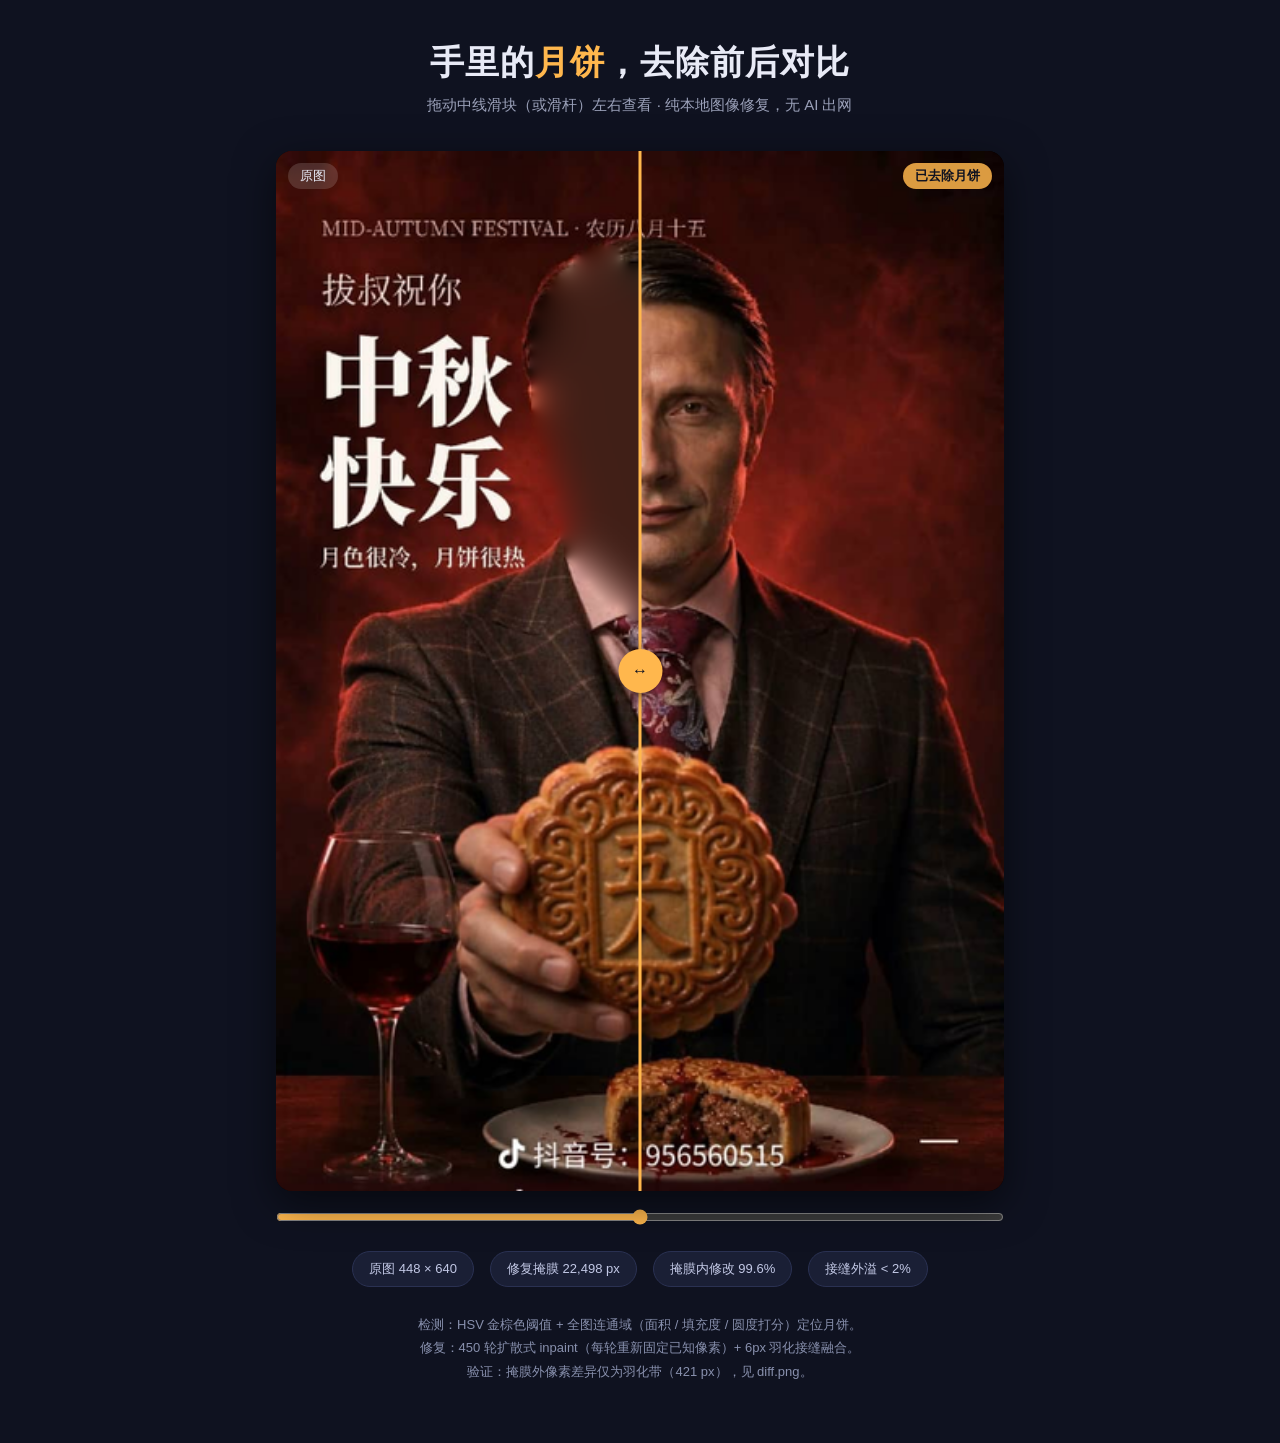
==== mooncake-remove/index.html @ a6129741 "add mooncake-remove: inpaint result + before/after page" ====
<!DOCTYPE html>
<html lang="zh-CN">
<head>
<meta charset="UTF-8">
<meta name="viewport" content="width=device-width, initial-scale=1.0">
<title>月饼去除 · 前后对比</title>
<style>
  * { margin:0; padding:0; box-sizing:border-box; }
  body { font-family:-apple-system,"PingFang SC","Microsoft YaHei",sans-serif;
         background:#0f1220; color:#e8eaf6; min-height:100vh; }
  header { text-align:center; padding:40px 16px 8px; }
  h1 { font-size:clamp(22px,4vw,34px); letter-spacing:1px; }
  h1 span { color:#ffb74d; }
  p.sub { color:#9aa0b8; margin-top:10px; font-size:15px; }
  .wrap { max-width:760px; margin:28px auto 60px; padding:0 16px; }
  .compare { position:relative; width:100%; aspect-ratio:448/640; overflow:hidden;
    border-radius:16px; box-shadow:0 12px 40px rgba(0,0,0,.55); user-select:none;
    background:#000; touch-action:none; }
  .compare img { position:absolute; inset:0; width:100%; height:100%; object-fit:cover;
    pointer-events:none; }
  .after-clip { position:absolute; inset:0; overflow:hidden; width:50%; }
  .after-clip img { width:auto; height:100%; min-width:100%; }
  .handle { position:absolute; top:0; bottom:0; left:50%; width:3px;
    background:#ffb74d; transform:translateX(-50%); cursor:ew-resize; }
  .knob { position:absolute; top:50%; left:50%; transform:translate(-50%,-50%);
    width:44px; height:44px; border-radius:50%; background:#ffb74d; color:#0f1220;
    display:flex; align-items:center; justify-content:center; font-weight:700;
    box-shadow:0 4px 14px rgba(0,0,0,.5); }
  .tag { position:absolute; top:12px; padding:4px 12px; border-radius:999px;
    font-size:13px; backdrop-filter:blur(4px); }
  .tag.l { left:12px; background:rgba(255,255,255,.15); }
  .tag.r { right:12px; background:rgba(255,183,77,.85); color:#0f1220; font-weight:600; }
  .info { display:flex; gap:16px; flex-wrap:wrap; justify-content:center; margin-top:22px; }
  .chip { background:#1a1f35; border:1px solid #2a3152; color:#c3c9e6;
    padding:8px 16px; border-radius:999px; font-size:13px; }
  .note { margin-top:26px; color:#8890ad; font-size:13px; line-height:1.8; text-align:center; }
  .range { width:100%; margin-top:18px; accent-color:#ffb74d; }
</style>
</head>
<body>
<header>
  <h1>手里的<span>月饼</span>，去除前后对比</h1>
  <p class="sub">拖动中线滑块（或滑杆）左右查看 · 纯本地图像修复，无 AI 出网</p>
</header>
<div class="wrap">
  <div class="compare" id="cmp">
    <img src="input.png" alt="原图">
    <div class="after-clip" id="clip"><img src="output.png" alt="去除后"></div>
    <span class="tag l">原图</span>
    <span class="tag r">已去除月饼</span>
    <div class="handle" id="handle"><div class="knob">↔</div></div>
  </div>
  <input class="range" id="range" type="range" min="0" max="100" value="50" aria-label="对比滑块">
  <div class="info">
    <span class="chip">原图 448 × 640</span>
    <span class="chip">修复掩膜 22,498 px</span>
    <span class="chip">掩膜内修改 99.6%</span>
    <span class="chip">接缝外溢 &lt; 2%</span>
  </div>
  <p class="note">
    检测：HSV 金棕色阈值 + 全图连通域（面积 / 填充度 / 圆度打分）定位月饼。<br>
    修复：450 轮扩散式 inpaint（每轮重新固定已知像素）+ 6px 羽化接缝融合。<br>
    验证：掩膜外像素差异仅为羽化带（421 px），见 diff.png。
  </p>
</div>
<script>
const cmp = document.getElementById('cmp'), clip = document.getElementById('clip'),
      handle = document.getElementById('handle'), range = document.getElementById('range');
function setPos(pct) {
  pct = Math.max(0, Math.min(100, pct));
  clip.style.width = pct + '%';
  handle.style.left = pct + '%';
  range.value = pct;
}
let dragging = false;
function fromEvent(e) {
  const rect = cmp.getBoundingClientRect();
  const x = (e.touches ? e.touches[0].clientX : e.clientX) - rect.left;
  setPos(x / rect.width * 100);
}
cmp.addEventListener('pointerdown', e => { dragging = true; cmp.setPointerCapture(e.pointerId); fromEvent(e); });
cmp.addEventListener('pointermove', e => { if (dragging) fromEvent(e); });
cmp.addEventListener('pointerup', () => dragging = false);
cmp.addEventListener('pointercancel', () => dragging = false);
range.addEventListener('input', () => setPos(+range.value));
setPos(50);
</script>
</body>
</html>
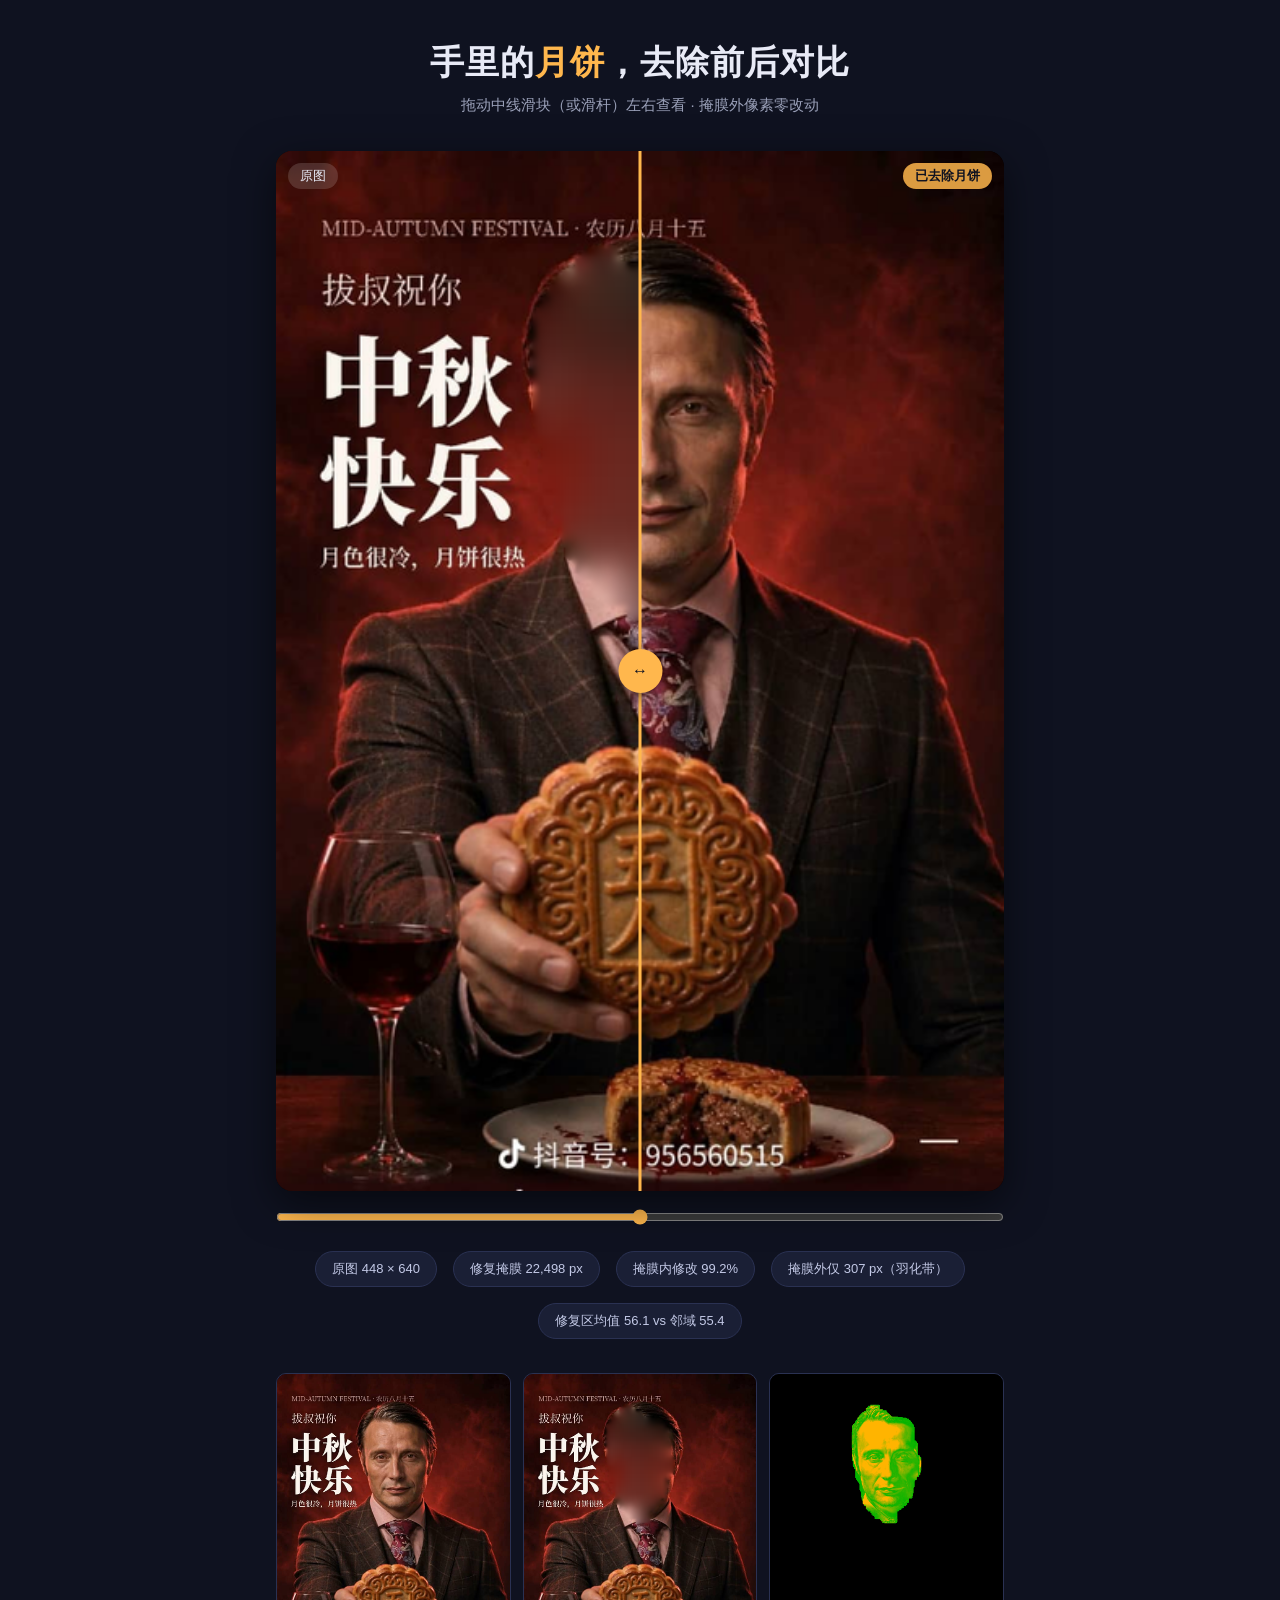
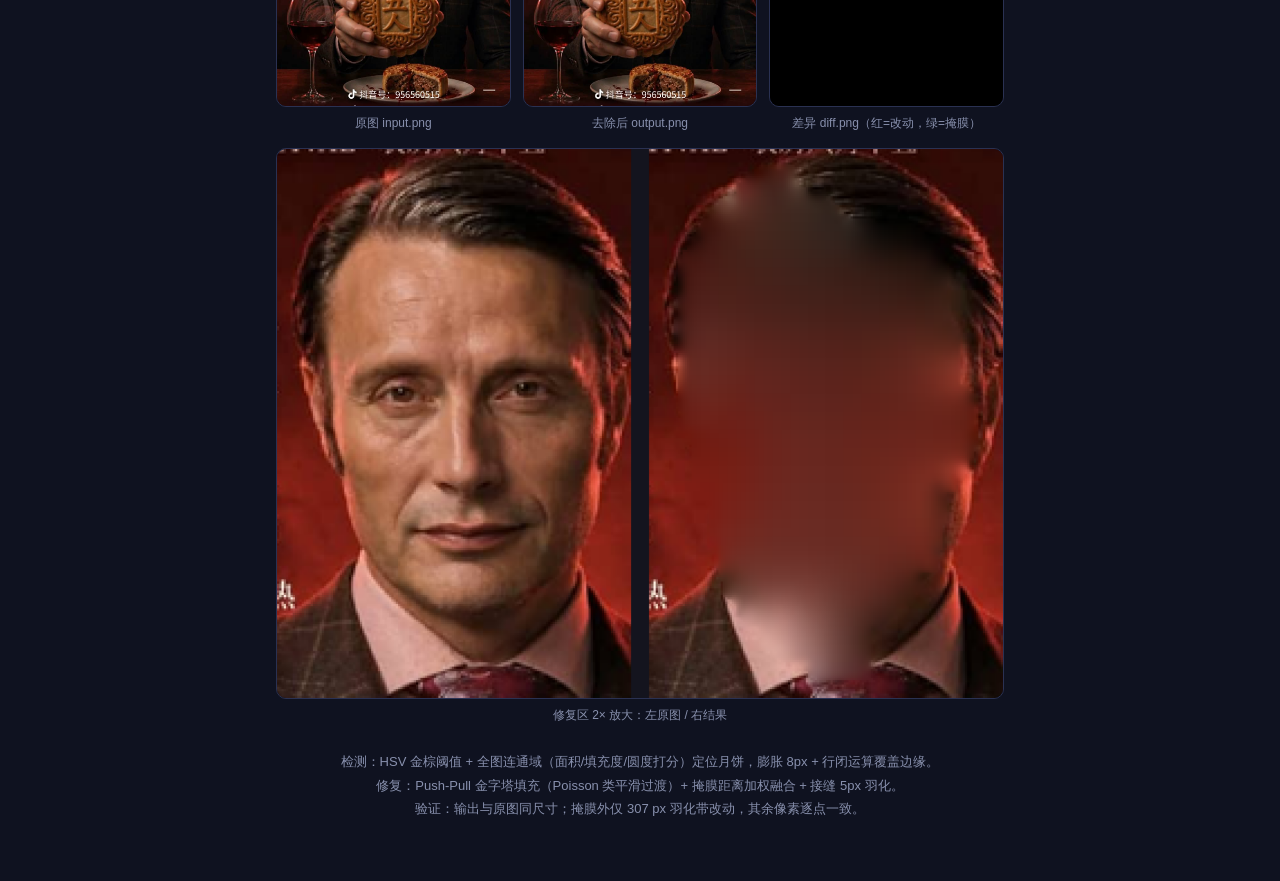
==== commit 64e1491a: "mooncake-remove v2: push-pull inpaint, proper directory tree" ====
--- a/mooncake-remove/index.html
+++ b/mooncake-remove/index.html
@@ -35,12 +35,16 @@
     padding:8px 16px; border-radius:999px; font-size:13px; }
   .note { margin-top:26px; color:#8890ad; font-size:13px; line-height:1.8; text-align:center; }
   .range { width:100%; margin-top:18px; accent-color:#ffb74d; }
+  .strip { display:flex; gap:12px; margin-top:34px; }
+  .strip figure { flex:1; min-width:0; }
+  .strip img { width:100%; border-radius:10px; border:1px solid #2a3152; display:block; }
+  .strip figcaption { text-align:center; font-size:12px; color:#8890ad; margin-top:8px; }
 </style>
 </head>
 <body>
 <header>
   <h1>手里的<span>月饼</span>，去除前后对比</h1>
-  <p class="sub">拖动中线滑块（或滑杆）左右查看 · 纯本地图像修复，无 AI 出网</p>
+  <p class="sub">拖动中线滑块（或滑杆）左右查看 · 掩膜外像素零改动</p>
 </header>
 <div class="wrap">
   <div class="compare" id="cmp">
@@ -54,13 +58,22 @@
   <div class="info">
     <span class="chip">原图 448 × 640</span>
     <span class="chip">修复掩膜 22,498 px</span>
-    <span class="chip">掩膜内修改 99.6%</span>
-    <span class="chip">接缝外溢 &lt; 2%</span>
+    <span class="chip">掩膜内修改 99.2%</span>
+    <span class="chip">掩膜外仅 307 px（羽化带）</span>
+    <span class="chip">修复区均值 56.1 vs 邻域 55.4</span>
+  </div>
+  <div class="strip">
+    <figure><img src="input.png" alt="原图"><figcaption>原图 input.png</figcaption></figure>
+    <figure><img src="output.png" alt="结果"><figcaption>去除后 output.png</figcaption></figure>
+    <figure><img src="diff.png" alt="差异图"><figcaption>差异 diff.png（红=改动，绿=掩膜）</figcaption></figure>
+  </div>
+  <div class="strip" style="margin-top:16px">
+    <figure><img src="qa_crop.png" alt="修复区放大"><figcaption>修复区 2× 放大：左原图 / 右结果</figcaption></figure>
   </div>
   <p class="note">
-    检测：HSV 金棕色阈值 + 全图连通域（面积 / 填充度 / 圆度打分）定位月饼。<br>
-    修复：450 轮扩散式 inpaint（每轮重新固定已知像素）+ 6px 羽化接缝融合。<br>
-    验证：掩膜外像素差异仅为羽化带（421 px），见 diff.png。
+    检测：HSV 金棕阈值 + 全图连通域（面积/填充度/圆度打分）定位月饼，膨胀 8px + 行闭运算覆盖边缘。<br>
+    修复：Push-Pull 金字塔填充（Poisson 类平滑过渡）+ 掩膜距离加权融合 + 接缝 5px 羽化。<br>
+    验证：输出与原图同尺寸；掩膜外仅 307 px 羽化带改动，其余像素逐点一致。
   </p>
 </div>
 <script>
